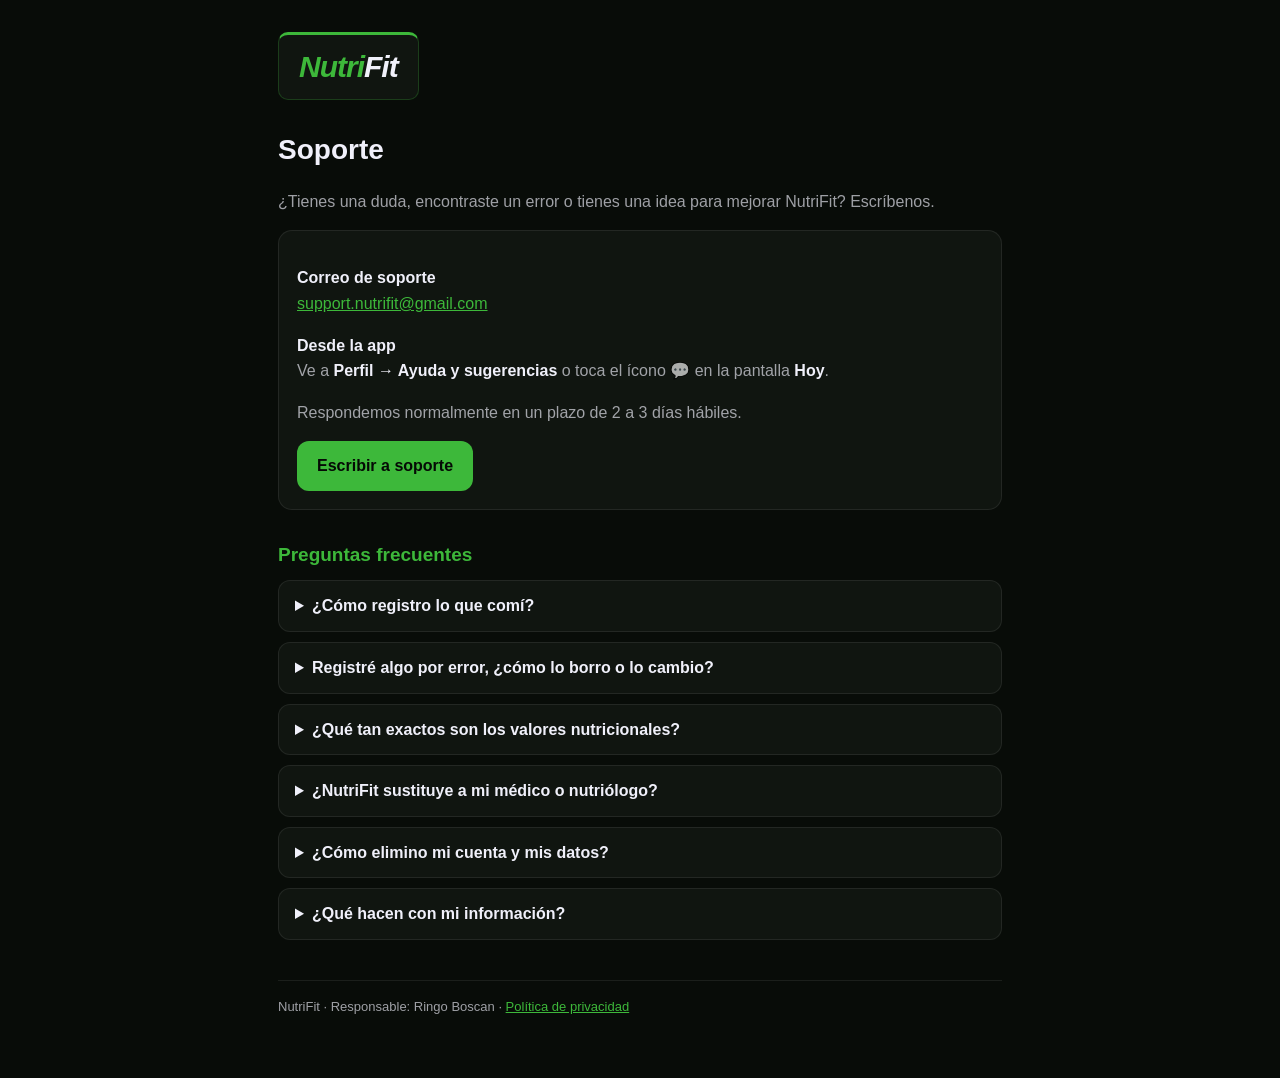
==== index.html @ 4dad9acf "Add files via upload" ====
<!doctype html>
<html lang="es">
<head>
<meta charset="utf-8">
<meta name="viewport" content="width=device-width, initial-scale=1">
<title>NutriFit · Soporte</title>
<meta name="description" content="Soporte y contacto de NutriFit, la app para registrar lo que comes con ayuda de IA.">
<link rel="stylesheet" href="estilo.css">
</head>
<body>
<main>
  <a class="logo" href="./"><span class="n">Nutri</span><span class="f">Fit</span></a>

  <h1>Soporte</h1>
  <p>¿Tienes una duda, encontraste un error o tienes una idea para mejorar NutriFit? Escríbenos.</p>

  <div class="card">
    <p><strong>Correo de soporte</strong><br>
    <a href="mailto:support.nutrifit@gmail.com">support.nutrifit@gmail.com</a></p>
    <p><strong>Desde la app</strong><br>
    Ve a <strong>Perfil → Ayuda y sugerencias</strong> o toca el ícono 💬 en la pantalla <strong>Hoy</strong>.</p>
    <p>Respondemos normalmente en un plazo de 2 a 3 días hábiles.</p>
    <a class="btn" href="mailto:support.nutrifit@gmail.com?subject=Soporte%20NutriFit">Escribir a soporte</a>
  </div>

  <h2>Preguntas frecuentes</h2>

  <details>
    <summary>¿Cómo registro lo que comí?</summary>
    <p>En <strong>Agregar</strong> puedes tomar una foto, escribir o dictar lo que comiste, escanear un código de barras o buscar un alimento. Si ya lo has comido antes, usa <strong>Registro rápido</strong> para repetirlo con un toque. En la noche también puedes contar tu día completo en una frase.</p>
  </details>

  <details>
    <summary>Registré algo por error, ¿cómo lo borro o lo cambio?</summary>
    <p>En la pantalla <strong>Hoy</strong>, toca el alimento. Ahí puedes cambiarlo de comida, ajustar los gramos o eliminarlo.</p>
  </details>

  <details>
    <summary>¿Qué tan exactos son los valores nutricionales?</summary>
    <p>Son <strong>estimaciones</strong>. Usamos valores de referencia del USDA (Departamento de Agricultura de EE. UU.) y la inteligencia artificial calcula porciones a partir de lo que describes o fotografías. Si conoces los gramos exactos, ajústalos para mayor precisión.</p>
  </details>

  <details>
    <summary>¿NutriFit sustituye a mi médico o nutriólogo?</summary>
    <p>No. NutriFit es una herramienta de apoyo para llevar el registro de lo que comes. Para decisiones de salud, consulta a un profesional.</p>
  </details>

  <details>
    <summary>¿Cómo elimino mi cuenta y mis datos?</summary>
    <p>En la app ve a <strong>Perfil → Eliminar mi cuenta y mis datos</strong>. Se borran tu cuenta y toda tu información. Si no puedes entrar a la app, escríbenos a <a href="mailto:support.nutrifit@gmail.com">support.nutrifit@gmail.com</a> desde el correo con el que te registraste y lo hacemos por ti.</p>
  </details>

  <details>
    <summary>¿Qué hacen con mi información?</summary>
    <p>Lee nuestra <a href="privacidad.html">Política de privacidad</a>.</p>
  </details>

  <footer>
    NutriFit · Responsable: Ringo Boscan · <a href="privacidad.html">Política de privacidad</a>
  </footer>
</main>
</body>
</html>
---- estilo.css ----
:root { --bg:#080C08; --surface:#101510; --green:#3DB83A; --text:#F0F0FA; --muted:rgba(240,240,250,.65); --border:rgba(255,255,255,.08); }
* { box-sizing:border-box; }
body { margin:0; background:var(--bg); color:var(--text); font-family:-apple-system,BlinkMacSystemFont,"Segoe UI",Roboto,Helvetica,Arial,sans-serif; line-height:1.6; }
main { max-width:760px; margin:0 auto; padding:32px 18px 60px; }
.logo { display:inline-block; background:var(--surface); border:1px solid rgba(61,184,58,.25); border-top:3px solid var(--green); border-radius:10px; padding:8px 20px; font-size:30px; font-weight:900; font-style:italic; letter-spacing:-1px; text-decoration:none; }
.logo .n { color:var(--green); } .logo .f { color:var(--text); }
h1 { font-size:28px; margin:28px 0 6px; } h2 { font-size:19px; margin:30px 0 8px; color:var(--green); }
p, li { color:var(--muted); } strong { color:var(--text); }
a { color:var(--green); }
.card { background:var(--surface); border:1px solid var(--border); border-radius:14px; padding:18px; margin:16px 0; }
.btn { display:inline-block; background:var(--green); color:#050A05; font-weight:700; padding:12px 20px; border-radius:12px; text-decoration:none; }
details { background:var(--surface); border:1px solid var(--border); border-radius:12px; padding:12px 16px; margin:10px 0; }
summary { cursor:pointer; font-weight:600; color:var(--text); }
footer { margin-top:40px; font-size:13px; color:var(--muted); border-top:1px solid var(--border); padding-top:16px; }
table { width:100%; border-collapse:collapse; font-size:14px; } td, th { border-bottom:1px solid var(--border); padding:8px 6px; text-align:left; vertical-align:top; color:var(--muted); } th { color:var(--text); }
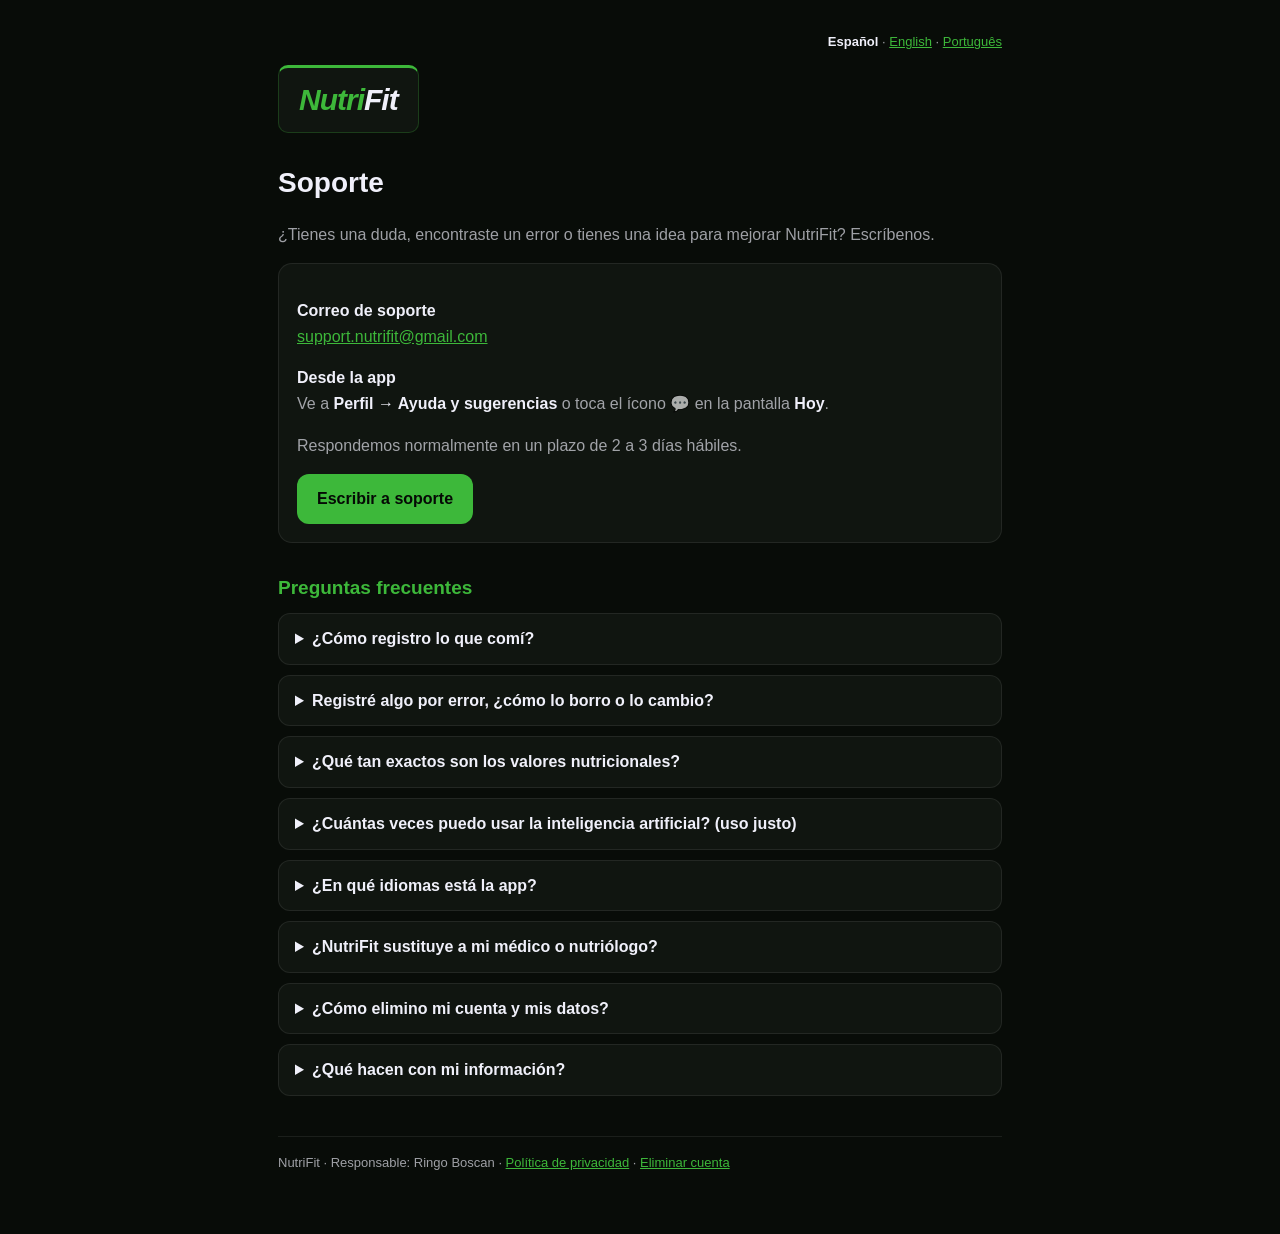
==== commit 970cfe76: "Add files via upload Web en 3 idiomas + uso justo de la IA" ====
--- a/index.html
+++ b/index.html
@@ -5,11 +5,15 @@
 <meta name="viewport" content="width=device-width, initial-scale=1">
 <title>NutriFit · Soporte</title>
 <meta name="description" content="Soporte y contacto de NutriFit, la app para registrar lo que comes con ayuda de IA.">
+<link rel="alternate" hreflang="es" href="https://app-nutrifit.github.io/nutrifit/index.html">
+<link rel="alternate" hreflang="en" href="https://app-nutrifit.github.io/nutrifit/en/index.html">
+<link rel="alternate" hreflang="pt" href="https://app-nutrifit.github.io/nutrifit/pt/index.html">
 <link rel="stylesheet" href="estilo.css">
 </head>
 <body>
 <main>
-  <a class="logo" href="./"><span class="n">Nutri</span><span class="f">Fit</span></a>
+  <div class="langs"><strong>Español</strong> · <a href="en/index.html">English</a> · <a href="pt/index.html">Português</a></div>
+  <a class="logo" href="index.html"><span class="n">Nutri</span><span class="f">Fit</span></a>
 
   <h1>Soporte</h1>
   <p>¿Tienes una duda, encontraste un error o tienes una idea para mejorar NutriFit? Escríbenos.</p>
@@ -27,7 +31,7 @@
 
   <details>
     <summary>¿Cómo registro lo que comí?</summary>
-    <p>En <strong>Agregar</strong> puedes tomar una foto, escribir o dictar lo que comiste, escanear un código de barras o buscar un alimento. Si ya lo has comido antes, usa <strong>Registro rápido</strong> para repetirlo con un toque. En la noche también puedes contar tu día completo en una frase.</p>
+    <p>En <strong>Agregar</strong> puedes tomar una foto, escribir lo que comiste (o dictarlo con el micrófono del teclado), escanear un código de barras o buscar un alimento. Si ya lo has comido antes, usa <strong>Registro rápido</strong> para repetirlo con un toque. En la noche también puedes contar tu día completo en una frase.</p>
   </details>
 
   <details>
@@ -41,13 +45,23 @@
   </details>
 
   <details>
+    <summary>¿Cuántas veces puedo usar la inteligencia artificial? (uso justo)</summary>
+    <p>Para mantener NutriFit rápido y a buen precio, cada cuenta incluye hasta <strong>60 usos de IA por día</strong>. Cuenta como uso cada foto analizada, cada búsqueda inteligente, cada Lista rápida, cada mensaje al asistente y cada vez que generas sugerencias. El contador se reinicia a medianoche (hora de tu teléfono). Si llegas al límite, puedes seguir registrando con <strong>Registro rápido</strong> o repitiendo comidas. Podemos ajustar este límite; si lo hacemos, lo avisaremos en la app y en esta página.</p>
+  </details>
+
+  <details>
+    <summary>¿En qué idiomas está la app?</summary>
+    <p>Español, inglés y portugués. Toma el idioma de tu teléfono y puedes cambiarlo en <strong>Perfil → Idioma</strong>.</p>
+  </details>
+
+  <details>
     <summary>¿NutriFit sustituye a mi médico o nutriólogo?</summary>
     <p>No. NutriFit es una herramienta de apoyo para llevar el registro de lo que comes. Para decisiones de salud, consulta a un profesional.</p>
   </details>
 
   <details>
     <summary>¿Cómo elimino mi cuenta y mis datos?</summary>
-    <p>En la app ve a <strong>Perfil → Eliminar mi cuenta y mis datos</strong>. Se borran tu cuenta y toda tu información. Si no puedes entrar a la app, escríbenos a <a href="mailto:support.nutrifit@gmail.com">support.nutrifit@gmail.com</a> desde el correo con el que te registraste y lo hacemos por ti.</p>
+    <p>En la app ve a <strong>Perfil → Eliminar mi cuenta y mis datos</strong>. Se borran tu cuenta y toda tu información. Si no puedes entrar a la app, escríbenos a <a href="mailto:support.nutrifit@gmail.com">support.nutrifit@gmail.com</a> desde el correo con el que te registraste y lo hacemos por ti. Más detalles en <a href="eliminar-cuenta.html">Eliminar cuenta</a>.</p>
   </details>
 
   <details>
@@ -56,7 +70,7 @@
   </details>
 
   <footer>
-    NutriFit · Responsable: Ringo Boscan · <a href="privacidad.html">Política de privacidad</a>
+    NutriFit · Responsable: Ringo Boscan · <a href="privacidad.html">Política de privacidad</a> · <a href="eliminar-cuenta.html">Eliminar cuenta</a>
   </footer>
 </main>
 </body>
--- a/estilo.css
+++ b/estilo.css
@@ -13,3 +13,5 @@
 summary { cursor:pointer; font-weight:600; color:var(--text); }
 footer { margin-top:40px; font-size:13px; color:var(--muted); border-top:1px solid var(--border); padding-top:16px; }
 table { width:100%; border-collapse:collapse; font-size:14px; } td, th { border-bottom:1px solid var(--border); padding:8px 6px; text-align:left; vertical-align:top; color:var(--muted); } th { color:var(--text); }
+.langs { text-align:right; font-size:13px; color:var(--muted); margin-bottom:12px; }
+.langs strong { color:var(--text); }
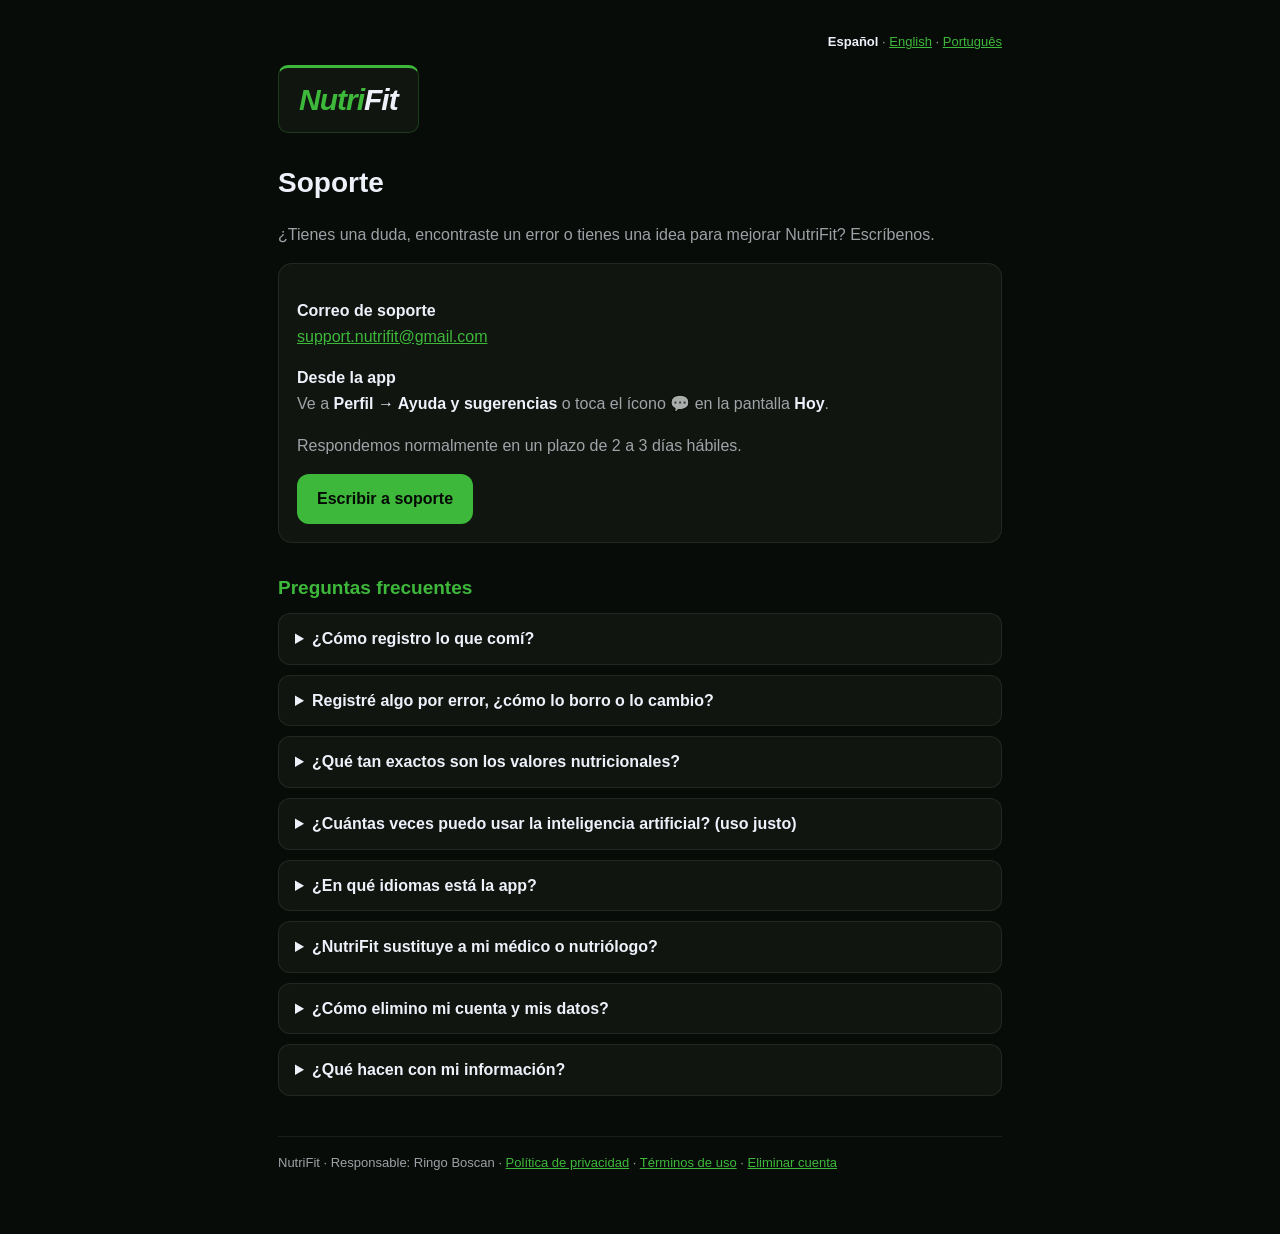
==== commit 21ff8c03: "Add files via upload" ====
--- a/index.html
+++ b/index.html
@@ -70,7 +70,7 @@
   </details>
 
   <footer>
-    NutriFit · Responsable: Ringo Boscan · <a href="privacidad.html">Política de privacidad</a> · <a href="eliminar-cuenta.html">Eliminar cuenta</a>
+    NutriFit · Responsable: Ringo Boscan · <a href="privacidad.html">Política de privacidad</a> · <a href="terminos.html">Términos de uso</a> · <a href="eliminar-cuenta.html">Eliminar cuenta</a>
   </footer>
 </main>
 </body>
